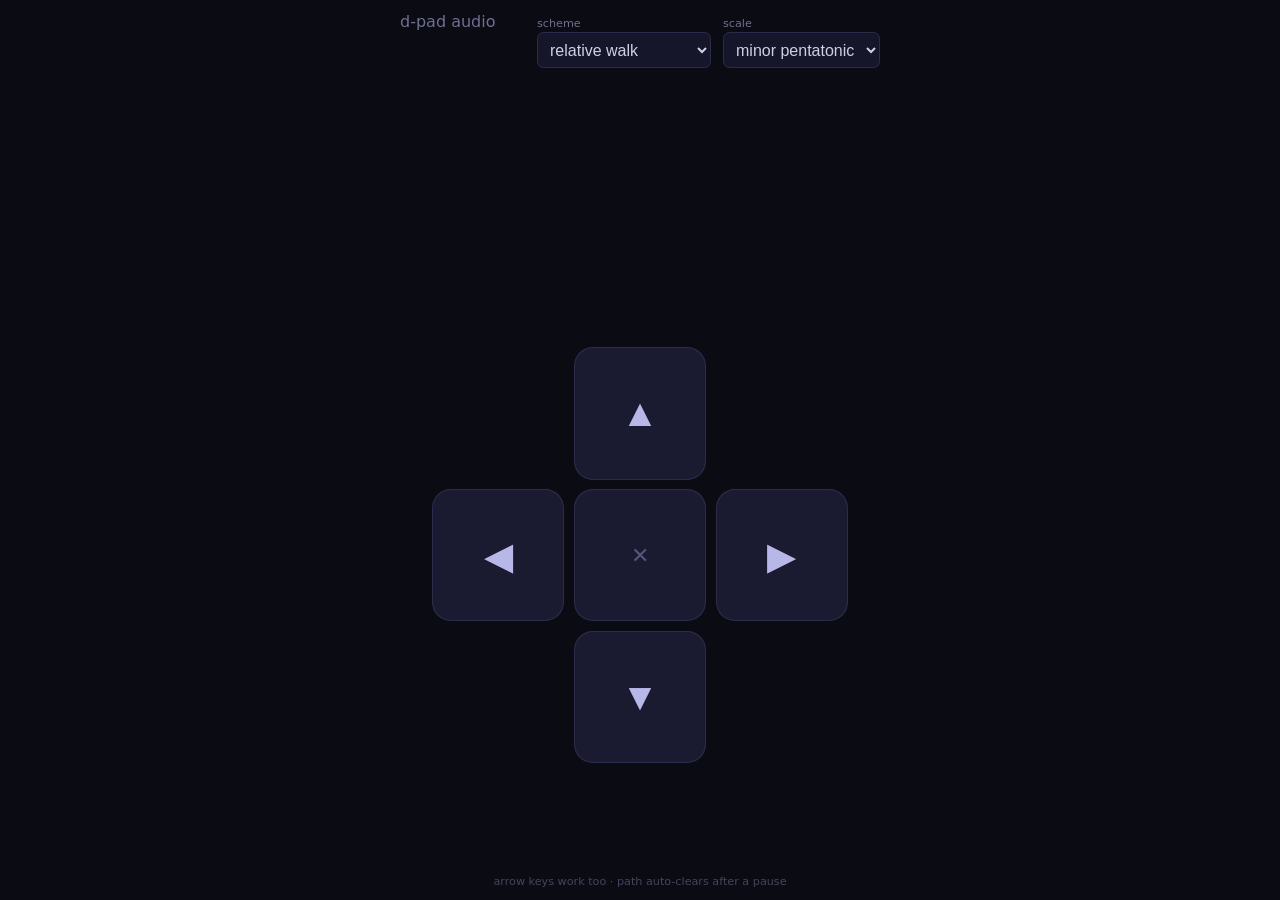
==== index.html @ f721e2c0 "d-pad audio playground: touch d-pad, WebAudio chimes, pluggable schemes + scale picker" ====
<!DOCTYPE html>
<html lang="en">
<head>
<meta charset="utf-8">
<meta name="viewport" content="width=device-width, initial-scale=1, maximum-scale=1, user-scalable=no">
<meta name="theme-color" content="#0b0b14">
<title>d-pad audio playground</title>
<link rel="stylesheet" href="style.css">
</head>
<body>
<main>
  <header>
    <h1>d-pad audio</h1>
    <div class="pickers">
      <label>scheme
        <select id="scheme-picker"></select>
      </label>
      <label>scale
        <select id="scale-picker"></select>
      </label>
    </div>
  </header>

  <div id="path" aria-label="path so far"></div>

  <div id="dpad">
    <button class="key" id="key-up"    data-dir="U" aria-label="up">▲</button>
    <button class="key" id="key-left"  data-dir="L" aria-label="left">◀</button>
    <button class="key" id="key-right" data-dir="R" aria-label="right">▶</button>
    <button class="key" id="key-down"  data-dir="D" aria-label="down">▼</button>
    <button id="clear" aria-label="clear path">✕</button>
  </div>

  <footer>arrow keys work too · path auto-clears after a pause</footer>
</main>
<script type="module" src="app.js"></script>
</body>
</html>
---- style.css ----
* { box-sizing: border-box; margin: 0; padding: 0; }

html, body {
  height: 100%;
  background: #0b0b14;
  color: #cfcfe8;
  font-family: system-ui, sans-serif;
  overflow: hidden;
  touch-action: manipulation;
  -webkit-user-select: none;
  user-select: none;
}

main {
  height: 100dvh;
  display: flex;
  flex-direction: column;
  align-items: center;
  justify-content: space-between;
  padding: max(0.75rem, env(safe-area-inset-top)) 0.75rem max(0.75rem, env(safe-area-inset-bottom));
}

header {
  width: 100%;
  max-width: 30rem;
  display: flex;
  flex-wrap: wrap;
  align-items: baseline;
  justify-content: space-between;
  gap: 0.5rem;
}

h1 { font-size: 1rem; font-weight: 500; color: #6f6f92; }

.pickers { display: flex; gap: 0.75rem; }

.pickers label {
  display: flex;
  flex-direction: column;
  gap: 0.15rem;
  font-size: 0.7rem;
  color: #6f6f92;
}

select {
  background: #16162a;
  color: #cfcfe8;
  border: 1px solid #2c2c4a;
  border-radius: 0.4rem;
  padding: 0.45rem 0.5rem;
  font-size: 1rem;
}

#path {
  min-height: 3.5rem;
  display: flex;
  align-items: center;
  gap: 0.35rem;
  font-size: 2.2rem;
  letter-spacing: 0.1em;
  color: #9d9dd8;
  flex-wrap: wrap;
  justify-content: center;
  max-width: 100%;
}

#path .latest { color: #e8e8ff; text-shadow: 0 0 12px #7c7cff; }

#dpad {
  display: grid;
  grid-template-columns: repeat(3, 1fr);
  grid-template-rows: repeat(3, 1fr);
  gap: 0.6rem;
  width: min(88vw, 55dvh, 26rem);
  aspect-ratio: 1;
}

.key, #clear {
  border: none;
  border-radius: 1.2rem;
  font-size: 2.4rem;
  color: #b8b8e8;
  background: #1a1a30;
  box-shadow: inset 0 0 0 1px #2c2c4a;
  touch-action: none;
  -webkit-tap-highlight-color: transparent;
}

.key:active, .key.lit {
  background: #34346a;
  color: #ffffff;
  box-shadow: inset 0 0 0 1px #5c5cb8, 0 0 18px #4c4ca880;
}

#key-up    { grid-area: 1 / 2; }
#key-left  { grid-area: 2 / 1; }
#key-right { grid-area: 2 / 3; }
#key-down  { grid-area: 3 / 2; }
#clear     { grid-area: 2 / 2; font-size: 1.4rem; color: #55557a; }
#clear:active { color: #cfcfe8; }

footer { font-size: 0.7rem; color: #44445f; text-align: center; }
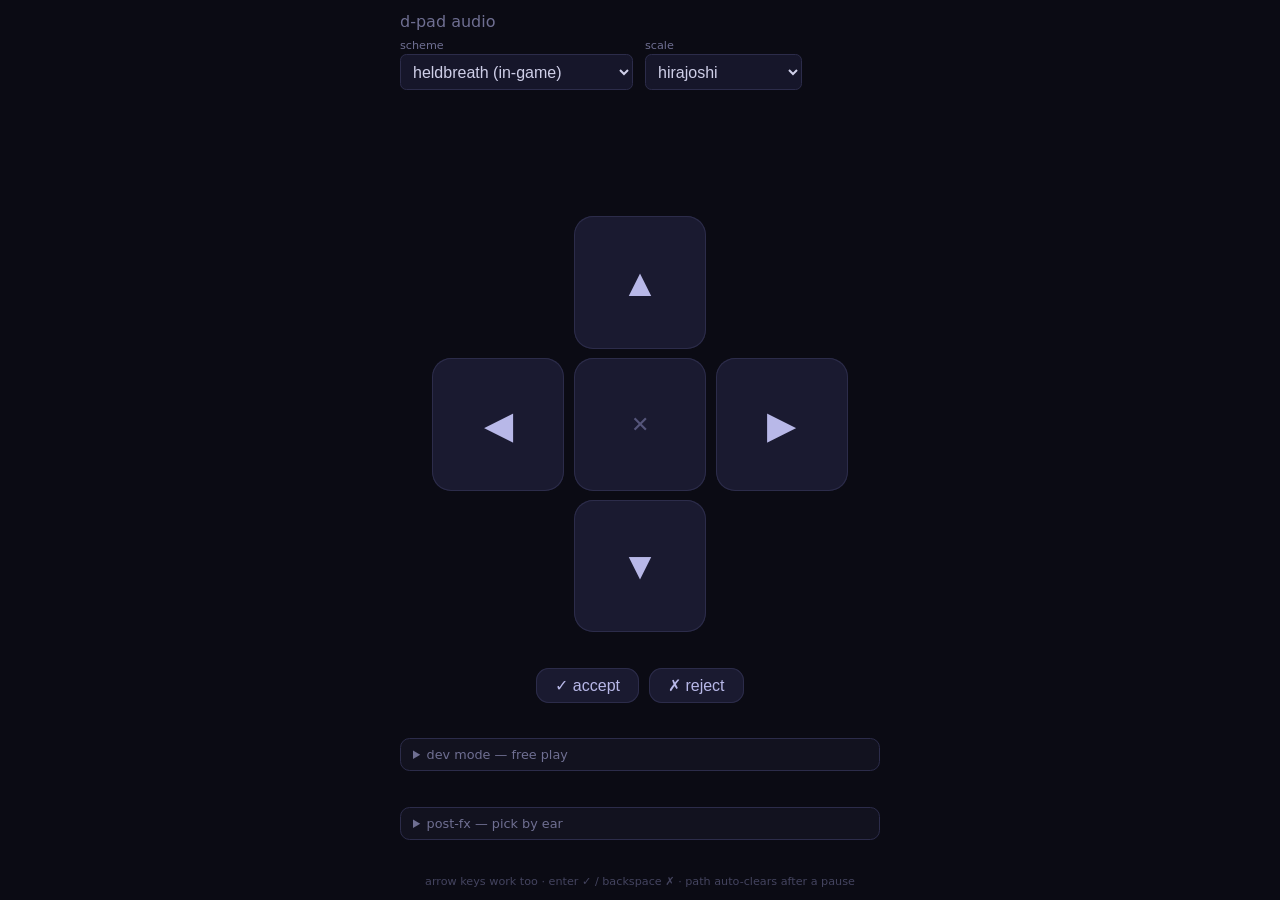
==== commit 708cb0c1: "Parity sync with in-game instrument + dev mode + post-fx panel (#1) Synth is now a buffer-rendered p" ====
--- a/index.html
+++ b/index.html
@@ -31,7 +31,23 @@
     <button id="clear" aria-label="clear path">✕</button>
   </div>
 
-  <footer>arrow keys work too · path auto-clears after a pause</footer>
+  <div id="cadence" hidden>
+    <button id="accept" aria-label="accept cadence">✓ accept</button>
+    <button id="reject" aria-label="reject cadence">✗ reject</button>
+  </div>
+
+  <details id="dev-panel">
+    <summary>dev mode — free play</summary>
+    <div id="dev-controls"></div>
+    <button id="pluck">pluck</button>
+  </details>
+
+  <details id="fx-panel">
+    <summary>post-fx — pick by ear</summary>
+    <div id="fx-controls"></div>
+  </details>
+
+  <footer>arrow keys work too · enter ✓ / backspace ✗ · path auto-clears after a pause</footer>
 </main>
 <script type="module" src="app.js"></script>
 </body>
--- a/style.css
+++ b/style.css
@@ -17,6 +17,8 @@
   flex-direction: column;
   align-items: center;
   justify-content: space-between;
+  gap: 0.6rem;
+  overflow-y: auto;
   padding: max(0.75rem, env(safe-area-inset-top)) 0.75rem max(0.75rem, env(safe-area-inset-bottom));
 }
 
@@ -99,4 +101,65 @@
 #clear     { grid-area: 2 / 2; font-size: 1.4rem; color: #55557a; }
 #clear:active { color: #cfcfe8; }
 
-footer { font-size: 0.7rem; color: #44445f; text-align: center; }
+#cadence { display: flex; gap: 0.6rem; }
+
+#cadence button, #pluck {
+  border: none;
+  border-radius: 0.8rem;
+  padding: 0.5rem 1.2rem;
+  font-size: 1rem;
+  color: #b8b8e8;
+  background: #1a1a30;
+  box-shadow: inset 0 0 0 1px #2c2c4a;
+  -webkit-tap-highlight-color: transparent;
+}
+
+#accept:active { background: #1d4029; color: #c8ffd8; }
+#reject:active { background: #40201d; color: #ffd0c8; }
+#pluck:active { background: #34346a; color: #ffffff; }
+#pluck { margin-top: 0.4rem; }
+
+details {
+  width: 100%;
+  max-width: 30rem;
+  flex-shrink: 0;
+  background: #12121f;
+  border: 1px solid #2c2c4a;
+  border-radius: 0.6rem;
+  padding: 0.5rem 0.75rem;
+}
+
+summary { cursor: pointer; font-size: 0.8rem; color: #6f6f92; }
+
+.ctl-row {
+  display: flex;
+  align-items: center;
+  gap: 0.5rem;
+  font-size: 0.7rem;
+  color: #9d9dd8;
+  padding: 0.25rem 0;
+}
+
+.ctl-row > span:first-child { width: 7.5rem; flex-shrink: 0; }
+.ctl-row input[type="range"] { flex: 1; min-width: 0; accent-color: #5c5cb8; }
+.ctl-row .readout { width: 3.2rem; text-align: right; color: #6f6f92; }
+.ctl-row select { font-size: 0.8rem; padding: 0.25rem 0.4rem; }
+
+.fx-stage {
+  border: none;
+  border-top: 1px solid #22223a;
+  padding: 0.4rem 0;
+}
+
+.fx-stage legend {
+  display: flex;
+  align-items: center;
+  gap: 0.5rem;
+  font-size: 0.8rem;
+  color: #cfcfe8;
+  padding-bottom: 0.2rem;
+}
+
+.fx-stage input[type="checkbox"] { accent-color: #5c5cb8; }
+
+footer { font-size: 0.7rem; color: #44445f; text-align: center; flex-shrink: 0; }
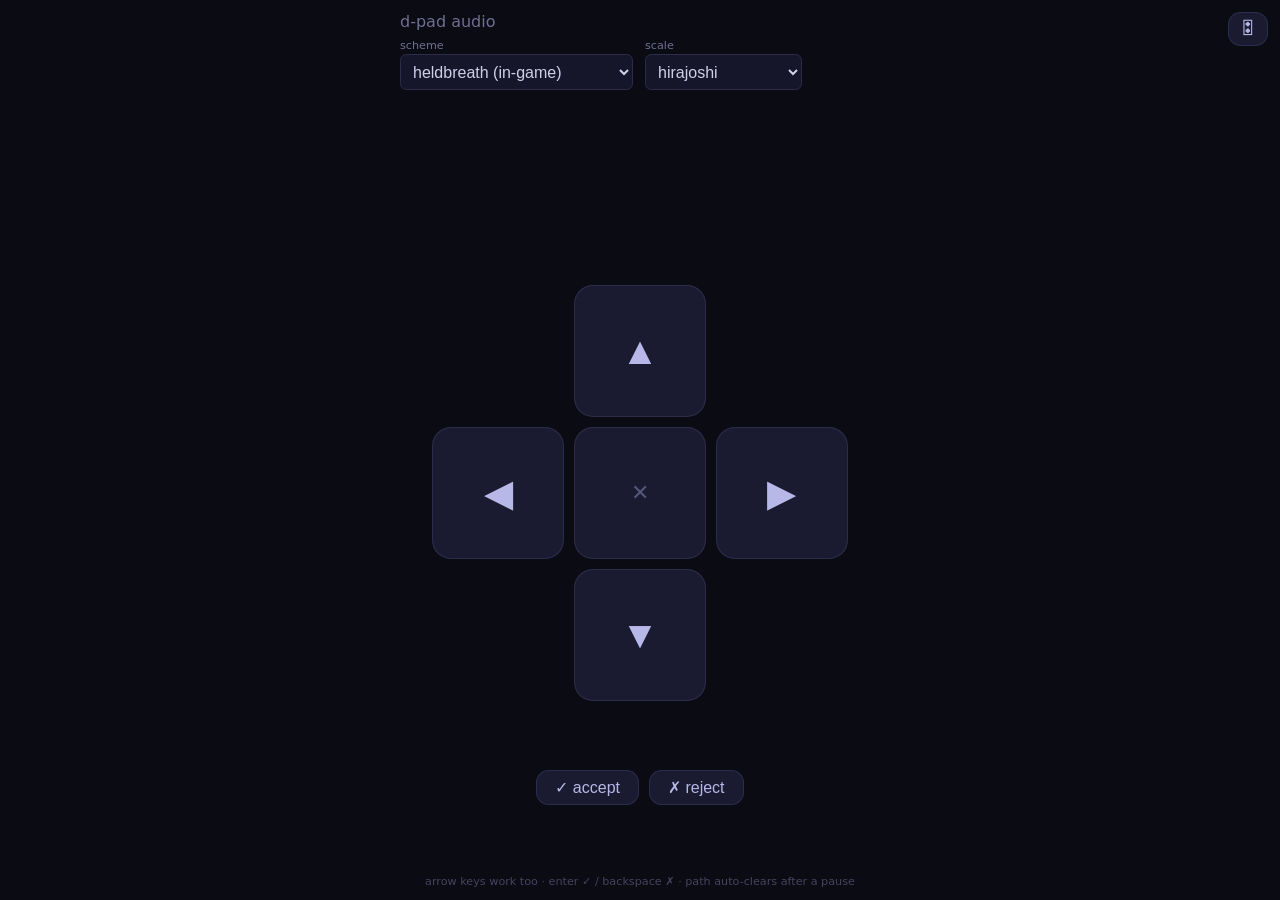
==== commit 6226a8a1: "Rearrangeable racks, sidebar layout, 3 synth layers (#2) - fx.js: buildFx → buildRack (reorderable s" ====
--- a/index.html
+++ b/index.html
@@ -36,19 +36,24 @@
     <button id="reject" aria-label="reject cadence">✗ reject</button>
   </div>
 
+  <footer>arrow keys work too · enter ✓ / backspace ✗ · path auto-clears after a pause</footer>
+</main>
+
+<button id="sidebar-toggle" aria-label="toggle controls sidebar" aria-expanded="false">🎛</button>
+<aside id="sidebar" aria-label="controls">
   <details id="dev-panel">
     <summary>dev mode — free play</summary>
     <div id="dev-controls"></div>
     <button id="pluck">pluck</button>
   </details>
 
+  <div id="layers"></div>
+
   <details id="fx-panel">
-    <summary>post-fx — pick by ear</summary>
+    <summary>master post-fx — pick by ear</summary>
     <div id="fx-controls"></div>
   </details>
-
-  <footer>arrow keys work too · enter ✓ / backspace ✗ · path auto-clears after a pause</footer>
-</main>
+</aside>
 <script type="module" src="app.js"></script>
 </body>
 </html>
--- a/style.css
+++ b/style.css
@@ -103,6 +103,10 @@
 
 #cadence { display: flex; gap: 0.6rem; }
 
+/* Author display:flex beats the UA's [hidden] rule; visibility keeps the
+   row's space so the d-pad doesn't jump when schemes toggle it. */
+#cadence[hidden] { visibility: hidden; }
+
 #cadence button, #pluck {
   border: none;
   border-radius: 0.8rem;
@@ -118,6 +122,49 @@
 #reject:active { background: #40201d; color: #ffd0c8; }
 #pluck:active { background: #34346a; color: #ffffff; }
 #pluck { margin-top: 0.4rem; }
+
+#sidebar-toggle {
+  position: fixed;
+  top: max(0.75rem, env(safe-area-inset-top));
+  right: 0.75rem;
+  z-index: 6;
+  border: none;
+  border-radius: 0.8rem;
+  padding: 0.4rem 0.7rem;
+  font-size: 1.1rem;
+  color: #b8b8e8;
+  background: #1a1a30;
+  box-shadow: inset 0 0 0 1px #2c2c4a;
+  -webkit-tap-highlight-color: transparent;
+}
+#sidebar-toggle:active { background: #34346a; color: #ffffff; }
+
+#sidebar {
+  position: fixed;
+  top: 0;
+  right: 0;
+  height: 100dvh;
+  width: min(24rem, 100vw);
+  z-index: 5;
+  display: flex;
+  flex-direction: column;
+  gap: 0.6rem;
+  overflow-y: auto;
+  overscroll-behavior: contain;
+  background: #0e0e1a;
+  border-left: 1px solid #2c2c4a;
+  padding: calc(max(0.75rem, env(safe-area-inset-top)) + 2.6rem) 0.75rem
+    max(0.75rem, env(safe-area-inset-bottom));
+  transform: translateX(100%);
+  transition: transform 0.2s ease;
+}
+
+body.sb-open #sidebar { transform: none; }
+
+/* Wide screens: the open sidebar sits beside the d-pad, not over it. */
+@media (min-width: 60rem) {
+  body.sb-open main { margin-right: 24rem; }
+}
 
 details {
   width: 100%;
@@ -129,6 +176,36 @@
   padding: 0.5rem 0.75rem;
 }
 
+.layer-panel summary {
+  display: flex;
+  align-items: center;
+  gap: 0.5rem;
+  color: #cfcfe8;
+}
+
+.layer-panel summary input[type="checkbox"] { accent-color: #5c5cb8; }
+
+.layer-panel > details {
+  border: none;
+  border-top: 1px solid #22223a;
+  border-radius: 0;
+  padding: 0.4rem 0 0;
+  margin-top: 0.4rem;
+}
+
+.rk-move {
+  border: none;
+  background: none;
+  color: #6f6f92;
+  font-size: 0.8rem;
+  padding: 0 0.35rem;
+  cursor: pointer;
+  -webkit-tap-highlight-color: transparent;
+}
+.rk-move:first-of-type { margin-left: auto; }
+.rk-move:disabled { opacity: 0.25; cursor: default; }
+.rk-move:not(:disabled):active { color: #ffffff; }
+
 summary { cursor: pointer; font-size: 0.8rem; color: #6f6f92; }
 
 .ctl-row {
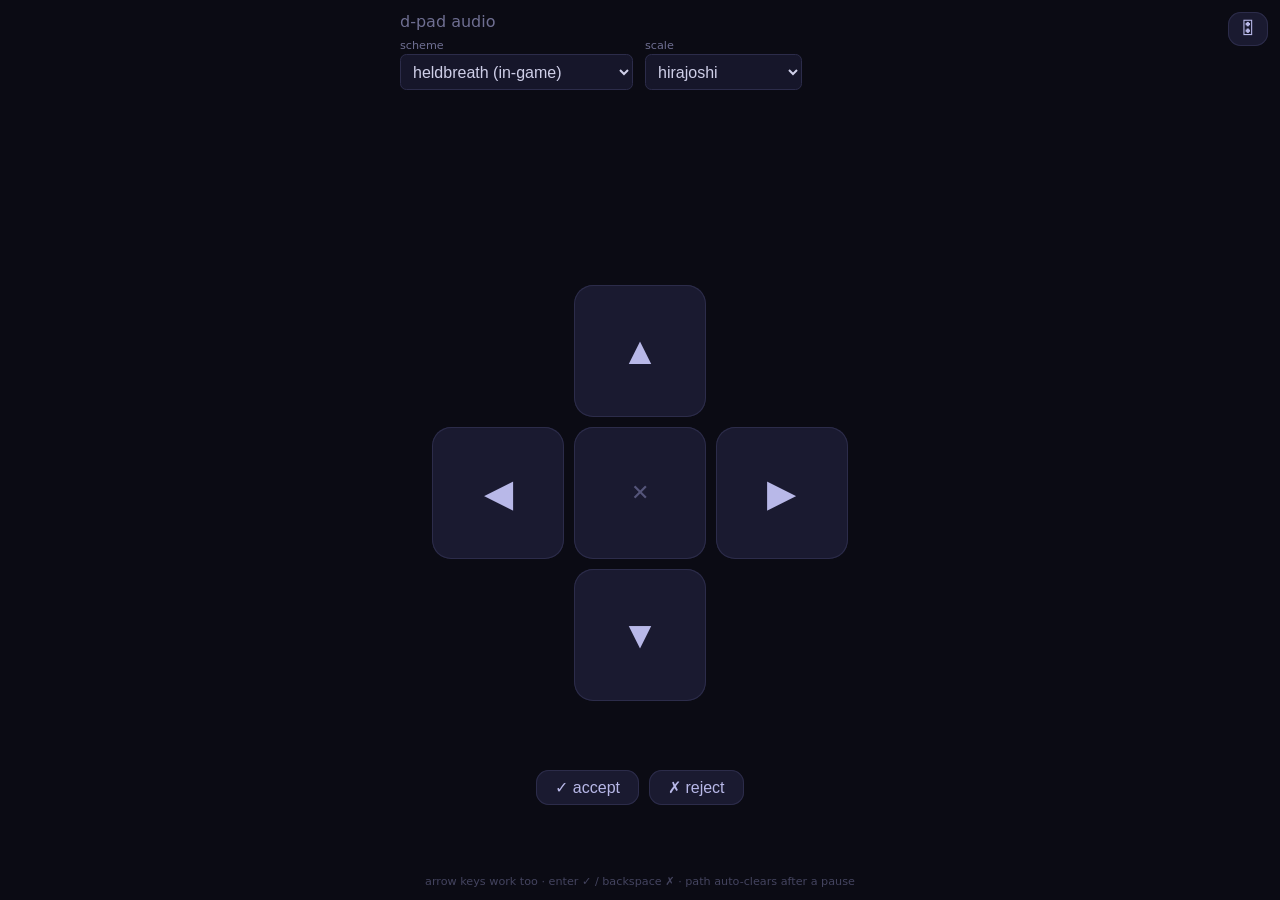
==== commit 545fe1a0: "Review round-1 fixes (#2) - dom-test.sh: verdict grep matched the harness's own script source in the" ====
--- a/index.html
+++ b/index.html
@@ -39,8 +39,8 @@
   <footer>arrow keys work too · enter ✓ / backspace ✗ · path auto-clears after a pause</footer>
 </main>
 
-<button id="sidebar-toggle" aria-label="toggle controls sidebar" aria-expanded="false">🎛</button>
-<aside id="sidebar" aria-label="controls">
+<button id="sidebar-toggle" aria-label="toggle controls sidebar" aria-expanded="false" aria-controls="sidebar">🎛</button>
+<aside id="sidebar" aria-label="controls" inert>
   <details id="dev-panel">
     <summary>dev mode — free play</summary>
     <div id="dev-controls"></div>
--- a/style.css
+++ b/style.css
@@ -25,6 +25,8 @@
 header {
   width: 100%;
   max-width: 30rem;
+  /* Keep the pickers out from under the fixed sidebar toggle. */
+  padding-right: 2.8rem;
   display: flex;
   flex-wrap: wrap;
   align-items: baseline;
@@ -126,7 +128,7 @@
 #sidebar-toggle {
   position: fixed;
   top: max(0.75rem, env(safe-area-inset-top));
-  right: 0.75rem;
+  right: max(0.75rem, env(safe-area-inset-right));
   z-index: 6;
   border: none;
   border-radius: 0.8rem;
@@ -153,8 +155,8 @@
   overscroll-behavior: contain;
   background: #0e0e1a;
   border-left: 1px solid #2c2c4a;
-  padding: calc(max(0.75rem, env(safe-area-inset-top)) + 2.6rem) 0.75rem
-    max(0.75rem, env(safe-area-inset-bottom));
+  padding: calc(max(0.75rem, env(safe-area-inset-top)) + 2.6rem)
+    max(0.75rem, env(safe-area-inset-right)) max(0.75rem, env(safe-area-inset-bottom)) 0.75rem;
   transform: translateX(100%);
   transition: transform 0.2s ease;
 }
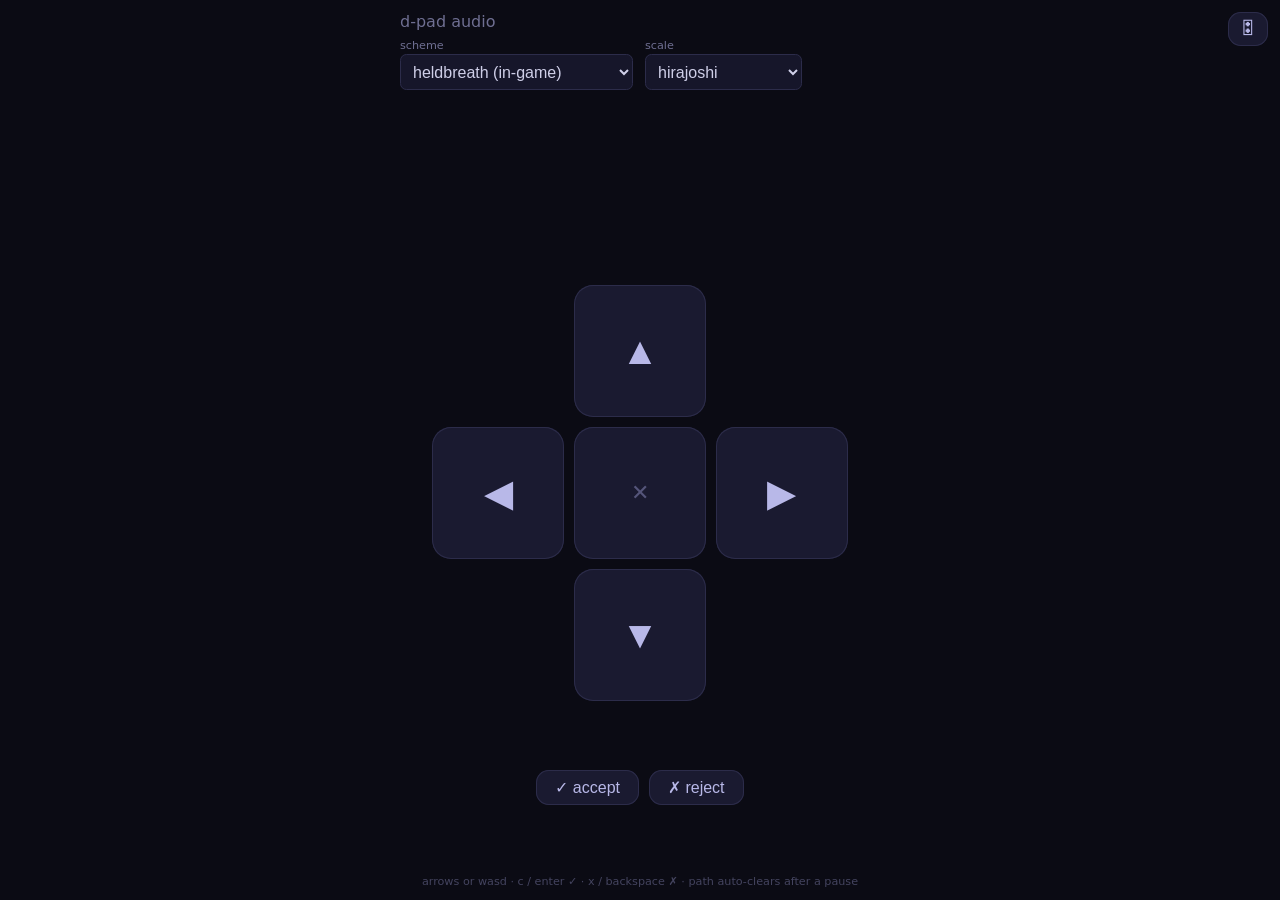
==== commit 493410af: "v4 (#4): per-slider mod mappings (adsr/lfo/midi/custom sliders) + wasd/c/x keys" ====
--- a/index.html
+++ b/index.html
@@ -36,11 +36,16 @@
     <button id="reject" aria-label="reject cadence">✗ reject</button>
   </div>
 
-  <footer>arrow keys work too · enter ✓ / backspace ✗ · path auto-clears after a pause</footer>
+  <footer>arrows or wasd · c / enter ✓ · x / backspace ✗ · path auto-clears after a pause</footer>
 </main>
 
 <button id="sidebar-toggle" aria-label="toggle controls sidebar" aria-expanded="false" aria-controls="sidebar">🎛</button>
 <aside id="sidebar" aria-label="controls" inert>
+  <details id="sliders-panel">
+    <summary>custom sliders — mod sources</summary>
+    <div id="sliders-controls"></div>
+  </details>
+
   <details id="dev-panel">
     <summary>dev mode — free play</summary>
     <div id="dev-controls"></div>
@@ -53,7 +58,18 @@
     <summary>master post-fx — pick by ear</summary>
     <div id="fx-controls"></div>
   </details>
+
+  <details id="cfg-panel">
+    <summary>config — import / export</summary>
+    <textarea id="cfg-text" rows="12" spellcheck="false" aria-label="config JSON"></textarea>
+    <div class="cfg-actions">
+      <button id="cfg-export">export</button>
+      <button id="cfg-import">import</button>
+      <span id="cfg-msg" role="status"></span>
+    </div>
+  </details>
 </aside>
+<div id="mod-menu" hidden></div>
 <script type="module" src="app.js"></script>
 </body>
 </html>
--- a/style.css
+++ b/style.css
@@ -242,3 +242,59 @@
 .fx-stage input[type="checkbox"] { accent-color: #5c5cb8; }
 
 footer { font-size: 0.7rem; color: #44445f; text-align: center; flex-shrink: 0; }
+
+#cfg-text {
+  width: 100%;
+  box-sizing: border-box;
+  margin-top: 0.4rem;
+  background: #0e0e1c;
+  color: #9d9dd8;
+  border: 1px solid #22223a;
+  border-radius: 4px;
+  font: 0.7rem/1.4 monospace;
+  resize: vertical;
+}
+
+.cfg-actions {
+  display: flex;
+  align-items: center;
+  gap: 0.5rem;
+  padding: 0.3rem 0;
+}
+
+.cfg-actions button { font-size: 0.8rem; padding: 0.25rem 0.6rem; }
+#cfg-msg { font-size: 0.7rem; color: #6f6f92; }
+
+.mod-btn {
+  border: none;
+  background: none;
+  color: #55557a;
+  font-size: 0.85rem;
+  padding: 0 0.2rem;
+  cursor: pointer;
+  -webkit-tap-highlight-color: transparent;
+}
+.mod-btn.mapped { color: #9d9dd8; text-shadow: 0 0 8px #7c7cff; }
+
+#mod-menu {
+  position: fixed;
+  z-index: 7;
+  width: min(19rem, calc(100vw - 1rem));
+  background: #16162a;
+  border: 1px solid #3c3c66;
+  border-radius: 0.6rem;
+  padding: 0.5rem 0.6rem;
+  box-shadow: 0 6px 24px #00000090;
+}
+.mod-head { font-size: 0.7rem; color: #6f6f92; padding-bottom: 0.2rem; }
+
+.sl-name {
+  width: 7.5rem;
+  flex-shrink: 0;
+  background: #0e0e1c;
+  color: #9d9dd8;
+  border: 1px solid #22223a;
+  border-radius: 4px;
+  padding: 0.2rem 0.3rem;
+  font-size: 0.7rem;
+}
